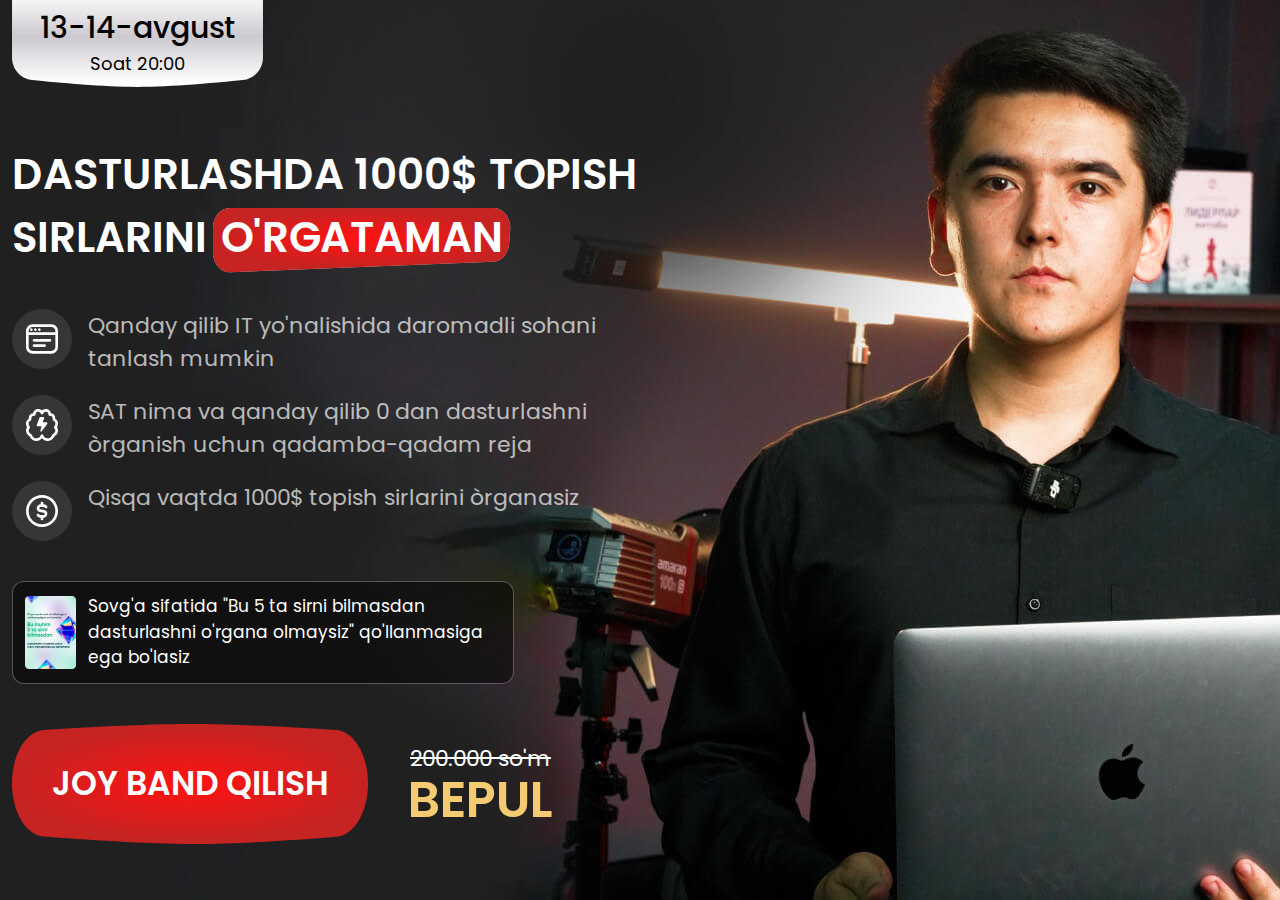
==== public/index.html @ cff25482 "commit" ====
<!doctype html>
<html lang="en">
<head>
   <meta charset="UTF-8">
   <meta name="viewport"
         content="width=device-width, user-scalable=no, initial-scale=1.0, maximum-scale=1.0, minimum-scale=1.0">
   <meta http-equiv="X-UA-Compatible" content="ie=edge">
   <title>Vebinar - Ma'rifat Jamal</title>
   <link rel="stylesheet" href="css/styles.css">
</head>
<body class="bg-black px-3 overflow-x-hidden">

<div class="container mx-auto">
   <div class="flex flex-col min-h-screen lg:pr-[50%]">
      <!--   DATE   -->
      <div
         class="hidden lg:block w-max py-2.5 px-7 bg-[url('../img/bg_time.svg')] bg-cover bg-[center_bottom] bg-no-repeat text-center">
         <div class="text-3xl font-medium mb-1">13-14-avgust</div>
         <div class="text-[18px]">Soat 20:00</div>
      </div>

      <div
         class="block lg:hidden mx-auto py-2.5 px-9 bg-[url('../img/bg_time.svg')] bg-cover bg-[center_bottom] bg-no-repeat text-center">
         <div class="font-medium">BEPUL WEBINAR</div>
         <div class="text-[14px]">13-14-avgust 20:30'da</div>
      </div>

      <div class="flex flex-col grow gap-5 lg:gap-10 justify-center py-3 lg:py-5">
         <div class="pt-5 lg:pt-0 text-[24px] lg:text-[42px] text-white uppercase text-center lg:text-left font-semibold">
            Dasturlashda 1000$ topish sirlarini

            <span class="relative ml-1">
            <span class="relative z-[1]">o'rgataman</span>
            <span class="absolute top-0 left-[-8px] bottom-[-6px] right-[-8px]">
              <img class="w-full h-full" src="img/bg_word.svg" alt="">
            </span>
          </span>
         </div>

         <!--   MOBILE MENTOR   -->
         <div class="block lg:hidden relative">
            <img class="w-full mx-auto block" src="img/mentor@1x.jpg" srcset="img/mentor@1x.jpg 1x, img/mentor@2x.jpg 2x"
                 alt="Mentor image">

            <div
               class="flex items-center gap-3 p-3 bg-black bg-opacity-50 rounded-[8px] border border-white border-opacity-30">
               <img class="w-[51px] aspect-[0.708]" src="img/gift.png" alt="">

               <p class="text-[14px] lg:text-[17px] leading-[1.25] lg:leading-[1.5] text-white">
                  Sovg'a sifatida "Bu 5 ta sirni bilmasdan dasturlashni o'rgana olmaysiz" qo'llanmasiga ega bo'lasiz
               </p>
            </div>
         </div>

         <!--   BENEFITS LIST   -->
         <ul class="order-1 lg:order-none flex flex-col gap-5 m-0 px-0 list-none">
            <li class="flex items-start gap-3 lg:gap-4">
               <img class="w-[50px] lg:w-[60px] aspect-square" src="img/list_icon_1.svg" alt="">

               <p class="lg:text-[22px] leading-[1.35] lg:leading-[1.5] text-white text-opacity-70">
                  Qanday qilib IT yo'nalishida daromadli sohani tanlash mumkin
               </p>
            </li>

            <li class="flex items-start gap-3 lg:gap-4">
               <img class="w-[50px] lg:w-[60px] aspect-square" src="img/list_icon_2.svg" alt="">

               <p class="lg:text-[22px] leading-[1.35] lg:leading-[1.5] text-white text-opacity-70">SAT nima va
                  qanday qilib
                  0 dan dasturlashni òrganish uchun qadamba-qadam reja
               </p>
            </li>

            <li class="flex items-start gap-3 lg:gap-4">
               <img class="w-[50px] lg:w-[60px] aspect-square" src="img/list_icon_3.svg" alt="">

               <p class="lg:text-[22px] leading-[1.35] lg:leading-[1.5] text-white text-opacity-70">
                  Qisqa vaqtda 1000$ topish sirlarini òrganasiz
               </p>
            </li>
         </ul>

         <div
            class="hidden lg:flex items-center xl:w-4/5 gap-3 p-3 bg-black bg-opacity-50 rounded-[8px] lg:rounded-xl border border-white border-opacity-30">
            <img class="w-[51px] aspect-[0.708]" src="img/gift.png" alt="">

            <p class="text-[14px] lg:text-[17px] leading-[1.25] lg:leading-[1.5] text-white">
               Sovg'a sifatida "Bu 5 ta sirni bilmasdan dasturlashni o'rgana olmaysiz" qo'llanmasiga ega bo'lasiz
            </p>
         </div>

         <div class="flex items-center justify-center lg:justify-start gap-10">
            <button
               data-main-button
               class="relative w-full max-w-[420px] lg:w-max h-[74px] lg:h-[120px] text-white font-semibold text-[24px] lg:text-[33px] px-10">
               <span class="relative z-[1]">JOY BAND QILISH</span>

               <img class="absolute top-0 left-0 w-full h-full" src="img/bg_btn.svg" alt="">
            </button>

            <div class="hidden lg:block text-center">
               <del class="block text-[22px] text-white">200.000 so'm</del>
               <strong class="block text-[50px] text-[#F5CB72] font-semibold leading-none">BEPUL</strong>
            </div>
         </div>
      </div>
   </div>
</div>

<div class="fixed inset-0 grid place-items-center p-3 overflow-auto z-20 bg-black bg-opacity-50 hidden"
     data-modal-backdrop data-modal-close>
   <form data-form class="w-full max-w-[520px] p-5 lg:p-10 bg-white rounded-[8px] lg:rounded-[12px] relative">
      <h2 class="mb-4 lg:mb-6 text-[28px] lg:text-[28px] font-semibold">Joy band qilish</h2>

      <div class="p-4 mb-2 lg:mb-4 text-red-800 rounded-lg bg-red-50 text-center hidden" data-form-alert>
      </div>

      <label class="block w-full mb-4 lg:mb-6">
         <span class="block mb-1.5 text-[#48635B]">Ism</span>
         <input class="w-full h-12 px-4 rounded-[8px] lg:rounded-[12px] bg-[#F3F7F8] border border-[#bed4da]" id="name"
                type="text" placeholder="Ismingizni kiriting" name="name">
      </label>

      <label class="block w-full mb-4 lg:mb-6">
         <span class="block mb-1.5 text-[#48635B]">Telefon raqami</span>
         <input class="w-full h-12 px-4 rounded-[8px] lg:rounded-[12px] bg-[#F3F7F8] border border-[#bed4da]" id="phone"
                type="tel" value="+998" name="phone">
      </label>

      <button
         data-main-button
         class="relative w-full h-[58px] lg:h-[78px] text-white font-semibold text-[18px] lg:text-[24px] px-10">
         <span class="relative z-[1]">YUBORISH</span>

         <img class="absolute top-0 left-0 w-full h-full" src="img/bg_btn.svg" alt="">
      </button>

      <img data-modal-close class="w-3 lg:w-4 aspect-square absolute top-6 right-6 cursor-pointer" src="img/x.svg"
           alt="close icon">
   </form>
</div>

<script src="js/script.js"></script>
<script src="js/mask.js"></script>

<!-- Meta Pixel Code -->
<script>
    !function (f, b, e, v, n, t, s) {
        if (f.fbq) return;
        n = f.fbq = function () {
            n.callMethod ?
                n.callMethod.apply(n, arguments) : n.queue.push(arguments)
        };
        if (!f._fbq) f._fbq = n;
        n.push = n;
        n.loaded = !0;
        n.version = '2.0';
        n.queue = [];
        t = b.createElement(e);
        t.async = !0;
        t.src = v;
        s = b.getElementsByTagName(e)[0];
        s.parentNode.insertBefore(t, s)
    }(window, document, 'script',
        'https://connect.facebook.net/en_US/fbevents.js');
    fbq('init', '1145099950119463');
    fbq('track', 'PageView');
</script>
<noscript><img height="1" width="1" style="display:none"
               src="https://www.facebook.com/tr?id=1145099950119463&ev=PageView&noscript=1"
/></noscript>
<!-- End Meta Pixel Code -->
</body>
</html>
---- public/css/styles.css ----
@import url('https://fonts.googleapis.com/css2?family=Poppins:wght@400;500;600&display=swap');

body {
  background-repeat: no-repeat;
  background-position: top center;
  background-size: cover;
  background-attachment: fixed;
  background-image: url("../img/bg_main@1x.jpg");
  font-family: "Poppins", sans-serif;
}

@media only screen and (-webkit-min-device-pixel-ratio: 2), only screen and (min-device-pixel-ratio: 2), only screen and (min-resolution: 192dpi), only screen and (min-resolution: 2dppx) {
  body {
    background-image: url("../img/bg_main@2x.jpg");
  }
}

@media only screen and (max-width: 1024px) {
  body {
    background-image: none;
  }
}

/*
! tailwindcss v3.4.5 | MIT License | https://tailwindcss.com
*/

/*
1. Prevent padding and border from affecting element width. (https://github.com/mozdevs/cssremedy/issues/4)
2. Allow adding a border to an element by just adding a border-width. (https://github.com/tailwindcss/tailwindcss/pull/116)
*/

*,
::before,
::after {
  box-sizing: border-box;
  /* 1 */
  border-width: 0;
  /* 2 */
  border-style: solid;
  /* 2 */
  border-color: #e5e7eb;
  /* 2 */
}

::before,
::after {
  --tw-content: '';
}

/*
1. Use a consistent sensible line-height in all browsers.
2. Prevent adjustments of font size after orientation changes in iOS.
3. Use a more readable tab size.
4. Use the user's configured `sans` font-family by default.
5. Use the user's configured `sans` font-feature-settings by default.
6. Use the user's configured `sans` font-variation-settings by default.
7. Disable tap highlights on iOS
*/

html,
:host {
  line-height: 1.5;
  /* 1 */
  -webkit-text-size-adjust: 100%;
  /* 2 */
  -moz-tab-size: 4;
  /* 3 */
  -o-tab-size: 4;
     tab-size: 4;
  /* 3 */
  font-family: ui-sans-serif, system-ui, sans-serif, "Apple Color Emoji", "Segoe UI Emoji", "Segoe UI Symbol", "Noto Color Emoji";
  /* 4 */
  font-feature-settings: normal;
  /* 5 */
  font-variation-settings: normal;
  /* 6 */
  -webkit-tap-highlight-color: transparent;
  /* 7 */
}

/*
1. Remove the margin in all browsers.
2. Inherit line-height from `html` so users can set them as a class directly on the `html` element.
*/

body {
  margin: 0;
  /* 1 */
  line-height: inherit;
  /* 2 */
}

/*
1. Add the correct height in Firefox.
2. Correct the inheritance of border color in Firefox. (https://bugzilla.mozilla.org/show_bug.cgi?id=190655)
3. Ensure horizontal rules are visible by default.
*/

hr {
  height: 0;
  /* 1 */
  color: inherit;
  /* 2 */
  border-top-width: 1px;
  /* 3 */
}

/*
Add the correct text decoration in Chrome, Edge, and Safari.
*/

abbr:where([title]) {
  -webkit-text-decoration: underline dotted;
          text-decoration: underline dotted;
}

/*
Remove the default font size and weight for headings.
*/

h1,
h2,
h3,
h4,
h5,
h6 {
  font-size: inherit;
  font-weight: inherit;
}

/*
Reset links to optimize for opt-in styling instead of opt-out.
*/

a {
  color: inherit;
  text-decoration: inherit;
}

/*
Add the correct font weight in Edge and Safari.
*/

b,
strong {
  font-weight: bolder;
}

/*
1. Use the user's configured `mono` font-family by default.
2. Use the user's configured `mono` font-feature-settings by default.
3. Use the user's configured `mono` font-variation-settings by default.
4. Correct the odd `em` font sizing in all browsers.
*/

code,
kbd,
samp,
pre {
  font-family: ui-monospace, SFMono-Regular, Menlo, Monaco, Consolas, "Liberation Mono", "Courier New", monospace;
  /* 1 */
  font-feature-settings: normal;
  /* 2 */
  font-variation-settings: normal;
  /* 3 */
  font-size: 1em;
  /* 4 */
}

/*
Add the correct font size in all browsers.
*/

small {
  font-size: 80%;
}

/*
Prevent `sub` and `sup` elements from affecting the line height in all browsers.
*/

sub,
sup {
  font-size: 75%;
  line-height: 0;
  position: relative;
  vertical-align: baseline;
}

sub {
  bottom: -0.25em;
}

sup {
  top: -0.5em;
}

/*
1. Remove text indentation from table contents in Chrome and Safari. (https://bugs.chromium.org/p/chromium/issues/detail?id=999088, https://bugs.webkit.org/show_bug.cgi?id=201297)
2. Correct table border color inheritance in all Chrome and Safari. (https://bugs.chromium.org/p/chromium/issues/detail?id=935729, https://bugs.webkit.org/show_bug.cgi?id=195016)
3. Remove gaps between table borders by default.
*/

table {
  text-indent: 0;
  /* 1 */
  border-color: inherit;
  /* 2 */
  border-collapse: collapse;
  /* 3 */
}

/*
1. Change the font styles in all browsers.
2. Remove the margin in Firefox and Safari.
3. Remove default padding in all browsers.
*/

button,
input,
optgroup,
select,
textarea {
  font-family: inherit;
  /* 1 */
  font-feature-settings: inherit;
  /* 1 */
  font-variation-settings: inherit;
  /* 1 */
  font-size: 100%;
  /* 1 */
  font-weight: inherit;
  /* 1 */
  line-height: inherit;
  /* 1 */
  letter-spacing: inherit;
  /* 1 */
  color: inherit;
  /* 1 */
  margin: 0;
  /* 2 */
  padding: 0;
  /* 3 */
}

/*
Remove the inheritance of text transform in Edge and Firefox.
*/

button,
select {
  text-transform: none;
}

/*
1. Correct the inability to style clickable types in iOS and Safari.
2. Remove default button styles.
*/

button,
input:where([type='button']),
input:where([type='reset']),
input:where([type='submit']) {
  -webkit-appearance: button;
  /* 1 */
  background-color: transparent;
  /* 2 */
  background-image: none;
  /* 2 */
}

/*
Use the modern Firefox focus style for all focusable elements.
*/

:-moz-focusring {
  outline: auto;
}

/*
Remove the additional `:invalid` styles in Firefox. (https://github.com/mozilla/gecko-dev/blob/2f9eacd9d3d995c937b4251a5557d95d494c9be1/layout/style/res/forms.css#L728-L737)
*/

:-moz-ui-invalid {
  box-shadow: none;
}

/*
Add the correct vertical alignment in Chrome and Firefox.
*/

progress {
  vertical-align: baseline;
}

/*
Correct the cursor style of increment and decrement buttons in Safari.
*/

::-webkit-inner-spin-button,
::-webkit-outer-spin-button {
  height: auto;
}

/*
1. Correct the odd appearance in Chrome and Safari.
2. Correct the outline style in Safari.
*/

[type='search'] {
  -webkit-appearance: textfield;
  /* 1 */
  outline-offset: -2px;
  /* 2 */
}

/*
Remove the inner padding in Chrome and Safari on macOS.
*/

::-webkit-search-decoration {
  -webkit-appearance: none;
}

/*
1. Correct the inability to style clickable types in iOS and Safari.
2. Change font properties to `inherit` in Safari.
*/

::-webkit-file-upload-button {
  -webkit-appearance: button;
  /* 1 */
  font: inherit;
  /* 2 */
}

/*
Add the correct display in Chrome and Safari.
*/

summary {
  display: list-item;
}

/*
Removes the default spacing and border for appropriate elements.
*/

blockquote,
dl,
dd,
h1,
h2,
h3,
h4,
h5,
h6,
hr,
figure,
p,
pre {
  margin: 0;
}

fieldset {
  margin: 0;
  padding: 0;
}

legend {
  padding: 0;
}

ol,
ul,
menu {
  list-style: none;
  margin: 0;
  padding: 0;
}

/*
Reset default styling for dialogs.
*/

dialog {
  padding: 0;
}

/*
Prevent resizing textareas horizontally by default.
*/

textarea {
  resize: vertical;
}

/*
1. Reset the default placeholder opacity in Firefox. (https://github.com/tailwindlabs/tailwindcss/issues/3300)
2. Set the default placeholder color to the user's configured gray 400 color.
*/

input::-moz-placeholder, textarea::-moz-placeholder {
  opacity: 1;
  /* 1 */
  color: #9ca3af;
  /* 2 */
}

input::placeholder,
textarea::placeholder {
  opacity: 1;
  /* 1 */
  color: #9ca3af;
  /* 2 */
}

/*
Set the default cursor for buttons.
*/

button,
[role="button"] {
  cursor: pointer;
}

/*
Make sure disabled buttons don't get the pointer cursor.
*/

:disabled {
  cursor: default;
}

/*
1. Make replaced elements `display: block` by default. (https://github.com/mozdevs/cssremedy/issues/14)
2. Add `vertical-align: middle` to align replaced elements more sensibly by default. (https://github.com/jensimmons/cssremedy/issues/14#issuecomment-634934210)
   This can trigger a poorly considered lint error in some tools but is included by design.
*/

img,
svg,
video,
canvas,
audio,
iframe,
embed,
object {
  display: block;
  /* 1 */
  vertical-align: middle;
  /* 2 */
}

/*
Constrain images and videos to the parent width and preserve their intrinsic aspect ratio. (https://github.com/mozdevs/cssremedy/issues/14)
*/

img,
video {
  max-width: 100%;
  height: auto;
}

/* Make elements with the HTML hidden attribute stay hidden by default */

[hidden] {
  display: none;
}

*, ::before, ::after{
  --tw-border-spacing-x: 0;
  --tw-border-spacing-y: 0;
  --tw-translate-x: 0;
  --tw-translate-y: 0;
  --tw-rotate: 0;
  --tw-skew-x: 0;
  --tw-skew-y: 0;
  --tw-scale-x: 1;
  --tw-scale-y: 1;
  --tw-pan-x:  ;
  --tw-pan-y:  ;
  --tw-pinch-zoom:  ;
  --tw-scroll-snap-strictness: proximity;
  --tw-gradient-from-position:  ;
  --tw-gradient-via-position:  ;
  --tw-gradient-to-position:  ;
  --tw-ordinal:  ;
  --tw-slashed-zero:  ;
  --tw-numeric-figure:  ;
  --tw-numeric-spacing:  ;
  --tw-numeric-fraction:  ;
  --tw-ring-inset:  ;
  --tw-ring-offset-width: 0px;
  --tw-ring-offset-color: #fff;
  --tw-ring-color: rgb(59 130 246 / 0.5);
  --tw-ring-offset-shadow: 0 0 #0000;
  --tw-ring-shadow: 0 0 #0000;
  --tw-shadow: 0 0 #0000;
  --tw-shadow-colored: 0 0 #0000;
  --tw-blur:  ;
  --tw-brightness:  ;
  --tw-contrast:  ;
  --tw-grayscale:  ;
  --tw-hue-rotate:  ;
  --tw-invert:  ;
  --tw-saturate:  ;
  --tw-sepia:  ;
  --tw-drop-shadow:  ;
  --tw-backdrop-blur:  ;
  --tw-backdrop-brightness:  ;
  --tw-backdrop-contrast:  ;
  --tw-backdrop-grayscale:  ;
  --tw-backdrop-hue-rotate:  ;
  --tw-backdrop-invert:  ;
  --tw-backdrop-opacity:  ;
  --tw-backdrop-saturate:  ;
  --tw-backdrop-sepia:  ;
  --tw-contain-size:  ;
  --tw-contain-layout:  ;
  --tw-contain-paint:  ;
  --tw-contain-style:  ;
}

::backdrop{
  --tw-border-spacing-x: 0;
  --tw-border-spacing-y: 0;
  --tw-translate-x: 0;
  --tw-translate-y: 0;
  --tw-rotate: 0;
  --tw-skew-x: 0;
  --tw-skew-y: 0;
  --tw-scale-x: 1;
  --tw-scale-y: 1;
  --tw-pan-x:  ;
  --tw-pan-y:  ;
  --tw-pinch-zoom:  ;
  --tw-scroll-snap-strictness: proximity;
  --tw-gradient-from-position:  ;
  --tw-gradient-via-position:  ;
  --tw-gradient-to-position:  ;
  --tw-ordinal:  ;
  --tw-slashed-zero:  ;
  --tw-numeric-figure:  ;
  --tw-numeric-spacing:  ;
  --tw-numeric-fraction:  ;
  --tw-ring-inset:  ;
  --tw-ring-offset-width: 0px;
  --tw-ring-offset-color: #fff;
  --tw-ring-color: rgb(59 130 246 / 0.5);
  --tw-ring-offset-shadow: 0 0 #0000;
  --tw-ring-shadow: 0 0 #0000;
  --tw-shadow: 0 0 #0000;
  --tw-shadow-colored: 0 0 #0000;
  --tw-blur:  ;
  --tw-brightness:  ;
  --tw-contrast:  ;
  --tw-grayscale:  ;
  --tw-hue-rotate:  ;
  --tw-invert:  ;
  --tw-saturate:  ;
  --tw-sepia:  ;
  --tw-drop-shadow:  ;
  --tw-backdrop-blur:  ;
  --tw-backdrop-brightness:  ;
  --tw-backdrop-contrast:  ;
  --tw-backdrop-grayscale:  ;
  --tw-backdrop-hue-rotate:  ;
  --tw-backdrop-invert:  ;
  --tw-backdrop-opacity:  ;
  --tw-backdrop-saturate:  ;
  --tw-backdrop-sepia:  ;
  --tw-contain-size:  ;
  --tw-contain-layout:  ;
  --tw-contain-paint:  ;
  --tw-contain-style:  ;
}

.container{
  width: 100%;
}

@media (min-width: 640px){
  .container{
    max-width: 640px;
  }
}

@media (min-width: 768px){
  .container{
    max-width: 768px;
  }
}

@media (min-width: 1024px){
  .container{
    max-width: 1024px;
  }
}

@media (min-width: 1280px){
  .container{
    max-width: 1280px;
  }
}

@media (min-width: 1536px){
  .container{
    max-width: 1536px;
  }
}

.fixed{
  position: fixed;
}

.absolute{
  position: absolute;
}

.relative{
  position: relative;
}

.inset-0{
  inset: 0px;
}

.-left-\[50\%\]{
  left: -50%;
}

.-right-7{
  right: -1.75rem;
}

.-top-3\.5{
  top: -0.875rem;
}

.bottom-0{
  bottom: 0px;
}

.bottom-\[-6px\]{
  bottom: -6px;
}

.left-0{
  left: 0px;
}

.left-\[-8px\]{
  left: -8px;
}

.right-6{
  right: 1.5rem;
}

.right-\[-8px\]{
  right: -8px;
}

.right-\[5\%\]{
  right: 5%;
}

.top-0{
  top: 0px;
}

.top-6{
  top: 1.5rem;
}

.top-\[50\%\]{
  top: 50%;
}

.z-20{
  z-index: 20;
}

.z-\[1\]{
  z-index: 1;
}

.order-1{
  order: 1;
}

.m-0{
  margin: 0px;
}

.mx-auto{
  margin-left: auto;
  margin-right: auto;
}

.mb-1{
  margin-bottom: 0.25rem;
}

.mb-1\.5{
  margin-bottom: 0.375rem;
}

.mb-2{
  margin-bottom: 0.5rem;
}

.mb-4{
  margin-bottom: 1rem;
}

.ml-1{
  margin-left: 0.25rem;
}

.mt-\[-100px\]{
  margin-top: -100px;
}

.\!block{
  display: block !important;
}

.block{
  display: block;
}

.flex{
  display: flex;
}

.inline-flex{
  display: inline-flex;
}

.grid{
  display: grid;
}

.hidden{
  display: none;
}

.aspect-\[0\.708\]{
  aspect-ratio: 0.708;
}

.aspect-square{
  aspect-ratio: 1 / 1;
}

.h-12{
  height: 3rem;
}

.h-16{
  height: 4rem;
}

.h-\[58px\]{
  height: 58px;
}

.h-\[74px\]{
  height: 74px;
}

.h-full{
  height: 100%;
}

.min-h-screen{
  min-height: 100vh;
}

.w-12{
  width: 3rem;
}

.w-3{
  width: 0.75rem;
}

.w-\[150px\]{
  width: 150px;
}

.w-\[50px\]{
  width: 50px;
}

.w-\[51px\]{
  width: 51px;
}

.w-full{
  width: 100%;
}

.w-max{
  width: -moz-max-content;
  width: max-content;
}

.max-w-\[420px\]{
  max-width: 420px;
}

.max-w-\[520px\]{
  max-width: 520px;
}

.grow{
  flex-grow: 1;
}

.-rotate-\[3\.65deg\]{
  --tw-rotate: -3.65deg;
  transform: translate(var(--tw-translate-x), var(--tw-translate-y)) rotate(var(--tw-rotate)) skewX(var(--tw-skew-x)) skewY(var(--tw-skew-y)) scaleX(var(--tw-scale-x)) scaleY(var(--tw-scale-y));
}

.cursor-pointer{
  cursor: pointer;
}

.list-none{
  list-style-type: none;
}

.flex-col{
  flex-direction: column;
}

.place-items-center{
  place-items: center;
}

.items-start{
  align-items: flex-start;
}

.items-center{
  align-items: center;
}

.justify-center{
  justify-content: center;
}

.gap-10{
  gap: 2.5rem;
}

.gap-3{
  gap: 0.75rem;
}

.gap-5{
  gap: 1.25rem;
}

.overflow-auto{
  overflow: auto;
}

.overflow-x-hidden{
  overflow-x: hidden;
}

.rounded-2xl{
  border-radius: 1rem;
}

.rounded-\[8px\]{
  border-radius: 8px;
}

.rounded-full{
  border-radius: 9999px;
}

.rounded-lg{
  border-radius: 0.5rem;
}

.border{
  border-width: 1px;
}

.border-\[\#bed4da\]{
  --tw-border-opacity: 1;
  border-color: rgb(190 212 218 / var(--tw-border-opacity));
}

.border-white{
  --tw-border-opacity: 1;
  border-color: rgb(255 255 255 / var(--tw-border-opacity));
}

.border-opacity-30{
  --tw-border-opacity: 0.3;
}

.bg-\[\#F3F7F8\]{
  --tw-bg-opacity: 1;
  background-color: rgb(243 247 248 / var(--tw-bg-opacity));
}

.bg-black{
  --tw-bg-opacity: 1;
  background-color: rgb(0 0 0 / var(--tw-bg-opacity));
}

.bg-red-50{
  --tw-bg-opacity: 1;
  background-color: rgb(254 242 242 / var(--tw-bg-opacity));
}

.bg-white{
  --tw-bg-opacity: 1;
  background-color: rgb(255 255 255 / var(--tw-bg-opacity));
}

.bg-opacity-50{
  --tw-bg-opacity: 0.5;
}

.bg-opacity-60{
  --tw-bg-opacity: 0.6;
}

.bg-\[url\(\'\.\.\/img\/bg_time\.svg\'\)\]{
  background-image: url('../img/bg_time.svg');
}

.bg-cover{
  background-size: cover;
}

.bg-\[center_bottom\]{
  background-position: center bottom;
}

.bg-no-repeat{
  background-repeat: no-repeat;
}

.p-3{
  padding: 0.75rem;
}

.p-4{
  padding: 1rem;
}

.p-5{
  padding: 1.25rem;
}

.px-0{
  padding-left: 0px;
  padding-right: 0px;
}

.px-10{
  padding-left: 2.5rem;
  padding-right: 2.5rem;
}

.px-3{
  padding-left: 0.75rem;
  padding-right: 0.75rem;
}

.px-4{
  padding-left: 1rem;
  padding-right: 1rem;
}

.px-5{
  padding-left: 1.25rem;
  padding-right: 1.25rem;
}

.px-7{
  padding-left: 1.75rem;
  padding-right: 1.75rem;
}

.px-9{
  padding-left: 2.25rem;
  padding-right: 2.25rem;
}

.py-2{
  padding-top: 0.5rem;
  padding-bottom: 0.5rem;
}

.py-2\.5{
  padding-top: 0.625rem;
  padding-bottom: 0.625rem;
}

.py-3{
  padding-top: 0.75rem;
  padding-bottom: 0.75rem;
}

.py-4{
  padding-top: 1rem;
  padding-bottom: 1rem;
}

.pt-3{
  padding-top: 0.75rem;
}

.pt-5{
  padding-top: 1.25rem;
}

.text-center{
  text-align: center;
}

.text-3xl{
  font-size: 1.875rem;
  line-height: 2.25rem;
}

.text-4xl{
  font-size: 2.25rem;
  line-height: 2.5rem;
}

.text-\[12px\]{
  font-size: 12px;
}

.text-\[14px\]{
  font-size: 14px;
}

.text-\[18px\]{
  font-size: 18px;
}

.text-\[20px\]{
  font-size: 20px;
}

.text-\[22px\]{
  font-size: 22px;
}

.text-\[24px\]{
  font-size: 24px;
}

.text-\[28px\]{
  font-size: 28px;
}

.text-\[50px\]{
  font-size: 50px;
}

.font-medium{
  font-weight: 500;
}

.font-semibold{
  font-weight: 600;
}

.uppercase{
  text-transform: uppercase;
}

.leading-\[1\.25\]{
  line-height: 1.25;
}

.leading-\[1\.35\]{
  line-height: 1.35;
}

.leading-none{
  line-height: 1;
}

.text-\[\#48635B\]{
  --tw-text-opacity: 1;
  color: rgb(72 99 91 / var(--tw-text-opacity));
}

.text-\[\#F5CB72\]{
  --tw-text-opacity: 1;
  color: rgb(245 203 114 / var(--tw-text-opacity));
}

.text-red-800{
  --tw-text-opacity: 1;
  color: rgb(153 27 27 / var(--tw-text-opacity));
}

.text-white{
  --tw-text-opacity: 1;
  color: rgb(255 255 255 / var(--tw-text-opacity));
}

.text-opacity-40{
  --tw-text-opacity: 0.4;
}

.text-opacity-70{
  --tw-text-opacity: 0.7;
}

.blur{
  --tw-blur: blur(8px);
  filter: var(--tw-blur) var(--tw-brightness) var(--tw-contrast) var(--tw-grayscale) var(--tw-hue-rotate) var(--tw-invert) var(--tw-saturate) var(--tw-sepia) var(--tw-drop-shadow);
}

.filter{
  filter: var(--tw-blur) var(--tw-brightness) var(--tw-contrast) var(--tw-grayscale) var(--tw-hue-rotate) var(--tw-invert) var(--tw-saturate) var(--tw-sepia) var(--tw-drop-shadow);
}

@media (min-width: 1024px){
  .lg\:-right-10{
    right: -2.5rem;
  }

  .lg\:-top-5{
    top: -1.25rem;
  }

  .lg\:order-none{
    order: 0;
  }

  .lg\:mb-4{
    margin-bottom: 1rem;
  }

  .lg\:mb-6{
    margin-bottom: 1.5rem;
  }

  .lg\:block{
    display: block;
  }

  .lg\:flex{
    display: flex;
  }

  .lg\:hidden{
    display: none;
  }

  .lg\:h-20{
    height: 5rem;
  }

  .lg\:h-\[120px\]{
    height: 120px;
  }

  .lg\:h-\[78px\]{
    height: 78px;
  }

  .lg\:w-1\/2{
    width: 50%;
  }

  .lg\:w-4{
    width: 1rem;
  }

  .lg\:w-\[60px\]{
    width: 60px;
  }

  .lg\:w-\[72px\]{
    width: 72px;
  }

  .lg\:w-auto{
    width: auto;
  }

  .lg\:w-max{
    width: -moz-max-content;
    width: max-content;
  }

  .lg\:justify-start{
    justify-content: flex-start;
  }

  .lg\:justify-center{
    justify-content: center;
  }

  .lg\:gap-10{
    gap: 2.5rem;
  }

  .lg\:gap-4{
    gap: 1rem;
  }

  .lg\:rounded-\[12px\]{
    border-radius: 12px;
  }

  .lg\:rounded-xl{
    border-radius: 0.75rem;
  }

  .lg\:p-10{
    padding: 2.5rem;
  }

  .lg\:py-5{
    padding-top: 1.25rem;
    padding-bottom: 1.25rem;
  }

  .lg\:pl-\[50\%\]{
    padding-left: 50%;
  }

  .lg\:pr-\[50\%\]{
    padding-right: 50%;
  }

  .lg\:pt-0{
    padding-top: 0px;
  }

  .lg\:pt-5{
    padding-top: 1.25rem;
  }

  .lg\:text-left{
    text-align: left;
  }

  .lg\:text-2xl{
    font-size: 1.5rem;
    line-height: 2rem;
  }

  .lg\:text-6xl{
    font-size: 3.75rem;
    line-height: 1;
  }

  .lg\:text-\[17px\]{
    font-size: 17px;
  }

  .lg\:text-\[22px\]{
    font-size: 22px;
  }

  .lg\:text-\[24px\]{
    font-size: 24px;
  }

  .lg\:text-\[28px\]{
    font-size: 28px;
  }

  .lg\:text-\[32px\]{
    font-size: 32px;
  }

  .lg\:text-\[33px\]{
    font-size: 33px;
  }

  .lg\:text-\[42px\]{
    font-size: 42px;
  }

  .lg\:leading-\[1\.5\]{
    line-height: 1.5;
  }
}

@media (min-width: 1280px){
  .xl\:w-4\/5{
    width: 80%;
  }
}
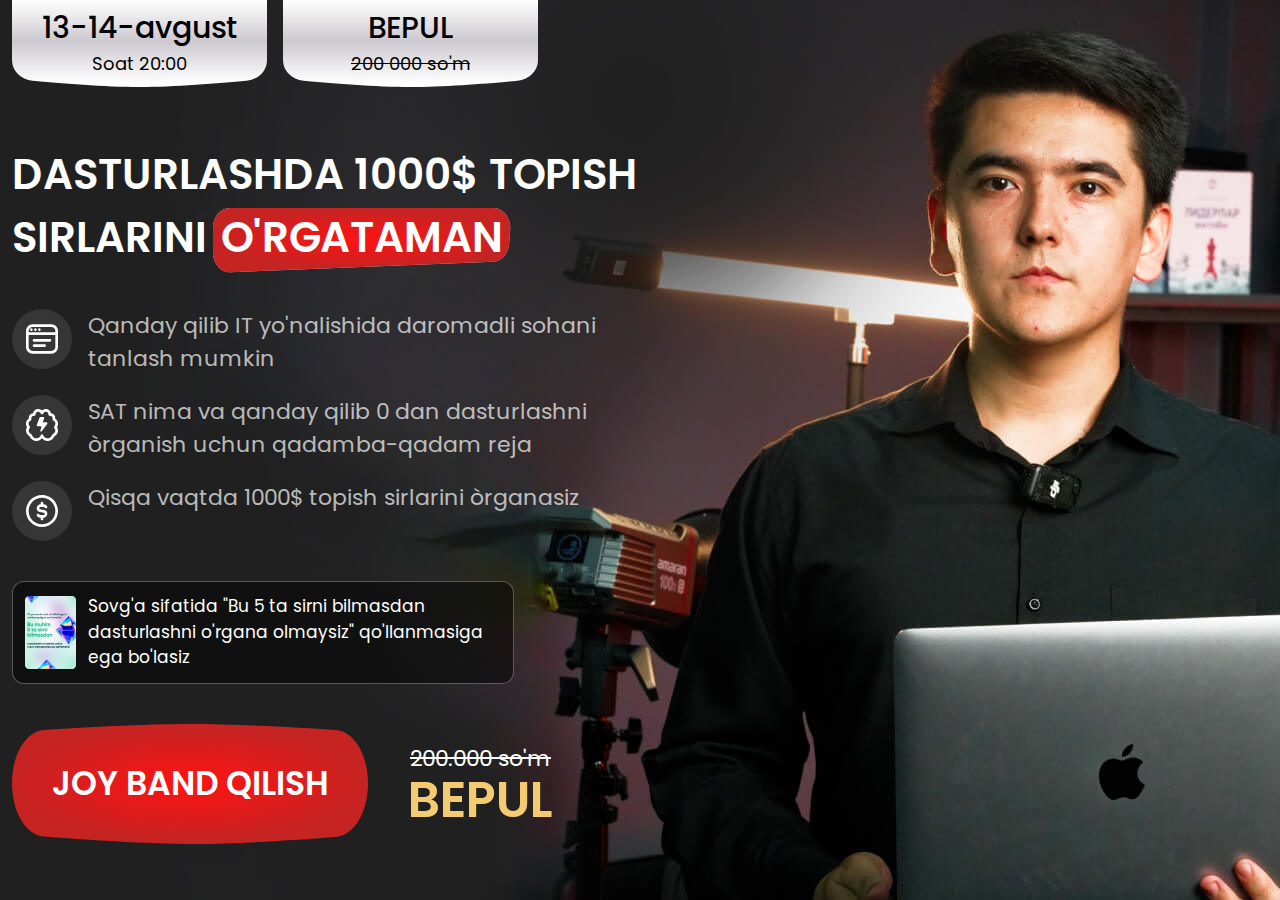
==== commit 0804e889: "initial commit" ====
--- a/public/index.html
+++ b/public/index.html
@@ -1,143 +1,155 @@
 <!doctype html>
 <html lang="en">
 <head>
-   <meta charset="UTF-8">
-   <meta name="viewport"
-         content="width=device-width, user-scalable=no, initial-scale=1.0, maximum-scale=1.0, minimum-scale=1.0">
-   <meta http-equiv="X-UA-Compatible" content="ie=edge">
-   <title>Vebinar - Ma'rifat Jamal</title>
-   <link rel="stylesheet" href="css/styles.css">
+  <meta charset="UTF-8">
+  <meta name="viewport"
+        content="width=device-width, user-scalable=no, initial-scale=1.0, maximum-scale=1.0, minimum-scale=1.0">
+  <meta http-equiv="X-UA-Compatible" content="ie=edge">
+  <title>Vebinar - Ma'rifat Jamal</title>
+  <link rel="stylesheet" href="css/styles.css">
 </head>
 <body class="bg-black px-3 overflow-x-hidden">
 
 <div class="container mx-auto">
-   <div class="flex flex-col min-h-screen lg:pr-[50%]">
-      <!--   DATE   -->
+  <div class="flex flex-col min-h-screen lg:pr-[50%]">
+    <!--   DATE   -->
+    <div class="flex gap-2 lg:gap-4 w-full">
       <div
-         class="hidden lg:block w-max py-2.5 px-7 bg-[url('../img/bg_time.svg')] bg-cover bg-[center_bottom] bg-no-repeat text-center">
-         <div class="text-3xl font-medium mb-1">13-14-avgust</div>
-         <div class="text-[18px]">Soat 20:00</div>
+        class="flex-grow lg:flex-grow-0 lg:w-[255px] py-2.5 px-7 text-center relative">
+        <div class="relative z-[1] lg:text-3xl font-medium lg:mb-1">13-14-avgust</div>
+        <div class="relative z-[1] text-[14px] lg:text-[18px]">Soat 20:00</div>
+
+        <span class="absolute top-0 left-0 right-0 bottom-0">
+          <img class="h-full w-full" src="img/bg_time.svg" alt="">
+        </span>
       </div>
 
       <div
-         class="block lg:hidden mx-auto py-2.5 px-9 bg-[url('../img/bg_time.svg')] bg-cover bg-[center_bottom] bg-no-repeat text-center">
-         <div class="font-medium">BEPUL WEBINAR</div>
-         <div class="text-[14px]">13-14-avgust 20:30'da</div>
+        class="relative flex-grow lg:flex-grow-0 lg:w-[255px] shrink-0 py-2.5 px-7 text-center">
+        <div class="relative z-[1] lg:text-3xl font-medium lg:mb-1">BEPUL</div>
+        <del class="relative z-[1] text-[14px] lg:text-[18px]">200 000 so'm</del>
+        <span class="absolute top-0 left-0 right-0 bottom-0">
+          <img class="h-full w-full" src="img/bg_time.svg" alt="">
+        </span>
       </div>
+    </div>
 
-      <div class="flex flex-col grow gap-5 lg:gap-10 justify-center py-3 lg:py-5">
-         <div class="pt-5 lg:pt-0 text-[24px] lg:text-[42px] text-white uppercase text-center lg:text-left font-semibold">
-            Dasturlashda 1000$ topish sirlarini
+    <div class="flex flex-col grow gap-5 lg:gap-10 justify-center py-3 lg:py-5">
+      <div class="pt-5 lg:pt-0 text-[24px] lg:text-[42px] text-white uppercase text-center lg:text-left font-semibold">
+        Dasturlashda 1000$ topish sirlarini
 
-            <span class="relative ml-1">
+        <span class="relative ml-1">
             <span class="relative z-[1]">o'rgataman</span>
             <span class="absolute top-0 left-[-8px] bottom-[-6px] right-[-8px]">
               <img class="w-full h-full" src="img/bg_word.svg" alt="">
             </span>
           </span>
-         </div>
+      </div>
 
-         <!--   MOBILE MENTOR   -->
-         <div class="block lg:hidden relative">
-            <img class="w-full mx-auto block" src="img/mentor@1x.jpg" srcset="img/mentor@1x.jpg 1x, img/mentor@2x.jpg 2x"
-                 alt="Mentor image">
+      <!--   MOBILE MENTOR   -->
+      <div class="block lg:hidden relative">
+        <img class="w-2/3 mx-auto block" src="img/mentor.png"
+             alt="Mentor image">
 
-            <div
-               class="flex items-center gap-3 p-3 bg-black bg-opacity-50 rounded-[8px] border border-white border-opacity-30">
-               <img class="w-[51px] aspect-[0.708]" src="img/gift.png" alt="">
+        <div
+          class="relative z-[1] mt-[-90px] flex items-center gap-3 p-3 bg-black bg-opacity-50 rounded-[8px] border border-white border-opacity-30">
+          <img class="w-[51px] aspect-[0.708]" src="img/gift.png" alt="">
 
-               <p class="text-[14px] lg:text-[17px] leading-[1.25] lg:leading-[1.5] text-white">
-                  Sovg'a sifatida "Bu 5 ta sirni bilmasdan dasturlashni o'rgana olmaysiz" qo'llanmasiga ega bo'lasiz
-               </p>
-            </div>
-         </div>
+          <p class="text-[14px] lg:text-[17px] leading-[1.25] lg:leading-[1.5] text-white">
+            Sovg'a sifatida "Bu 5 ta sirni bilmasdan dasturlashni o'rgana olmaysiz" qo'llanmasiga ega
+            bo'lasiz
+          </p>
+        </div>
+      </div>
 
-         <!--   BENEFITS LIST   -->
-         <ul class="order-1 lg:order-none flex flex-col gap-5 m-0 px-0 list-none">
-            <li class="flex items-start gap-3 lg:gap-4">
-               <img class="w-[50px] lg:w-[60px] aspect-square" src="img/list_icon_1.svg" alt="">
+      <!--   BENEFITS LIST   -->
+      <ul class="order-1 lg:order-none flex flex-col gap-5 m-0 px-0 list-none">
+        <li class="flex items-start gap-3 lg:gap-4">
+          <img class="w-[50px] lg:w-[60px] aspect-square" src="img/list_icon_1.svg" alt="">
 
-               <p class="lg:text-[22px] leading-[1.35] lg:leading-[1.5] text-white text-opacity-70">
-                  Qanday qilib IT yo'nalishida daromadli sohani tanlash mumkin
-               </p>
-            </li>
+          <p class="lg:text-[22px] leading-[1.35] lg:leading-[1.5] text-white text-opacity-70">
+            Qanday qilib IT yo'nalishida daromadli sohani tanlash mumkin
+          </p>
+        </li>
 
-            <li class="flex items-start gap-3 lg:gap-4">
-               <img class="w-[50px] lg:w-[60px] aspect-square" src="img/list_icon_2.svg" alt="">
+        <li class="flex items-start gap-3 lg:gap-4">
+          <img class="w-[50px] lg:w-[60px] aspect-square" src="img/list_icon_2.svg" alt="">
 
-               <p class="lg:text-[22px] leading-[1.35] lg:leading-[1.5] text-white text-opacity-70">SAT nima va
-                  qanday qilib
-                  0 dan dasturlashni òrganish uchun qadamba-qadam reja
-               </p>
-            </li>
+          <p class="lg:text-[22px] leading-[1.35] lg:leading-[1.5] text-white text-opacity-70">SAT nima va
+            qanday qilib
+            0 dan dasturlashni òrganish uchun qadamba-qadam reja
+          </p>
+        </li>
 
-            <li class="flex items-start gap-3 lg:gap-4">
-               <img class="w-[50px] lg:w-[60px] aspect-square" src="img/list_icon_3.svg" alt="">
+        <li class="flex items-start gap-3 lg:gap-4">
+          <img class="w-[50px] lg:w-[60px] aspect-square" src="img/list_icon_3.svg" alt="">
 
-               <p class="lg:text-[22px] leading-[1.35] lg:leading-[1.5] text-white text-opacity-70">
-                  Qisqa vaqtda 1000$ topish sirlarini òrganasiz
-               </p>
-            </li>
-         </ul>
+          <p class="lg:text-[22px] leading-[1.35] lg:leading-[1.5] text-white text-opacity-70">
+            Qisqa vaqtda 1000$ topish sirlarini òrganasiz
+          </p>
+        </li>
+      </ul>
 
-         <div
-            class="hidden lg:flex items-center xl:w-4/5 gap-3 p-3 bg-black bg-opacity-50 rounded-[8px] lg:rounded-xl border border-white border-opacity-30">
-            <img class="w-[51px] aspect-[0.708]" src="img/gift.png" alt="">
+      <div
+        class="hidden lg:flex items-center xl:w-4/5 gap-3 p-3 bg-black bg-opacity-50 rounded-[8px] lg:rounded-xl border border-white border-opacity-30">
+        <img class="w-[51px] aspect-[0.708]" src="img/gift.png" alt="">
 
-            <p class="text-[14px] lg:text-[17px] leading-[1.25] lg:leading-[1.5] text-white">
-               Sovg'a sifatida "Bu 5 ta sirni bilmasdan dasturlashni o'rgana olmaysiz" qo'llanmasiga ega bo'lasiz
-            </p>
-         </div>
+        <p class="text-[14px] lg:text-[17px] leading-[1.25] lg:leading-[1.5] text-white">
+          Sovg'a sifatida "Bu 5 ta sirni bilmasdan dasturlashni o'rgana olmaysiz" qo'llanmasiga ega bo'lasiz
+        </p>
+      </div>
 
-         <div class="flex items-center justify-center lg:justify-start gap-10">
-            <button
-               data-main-button
-               class="relative w-full max-w-[420px] lg:w-max h-[74px] lg:h-[120px] text-white font-semibold text-[24px] lg:text-[33px] px-10">
-               <span class="relative z-[1]">JOY BAND QILISH</span>
+      <div class="flex items-center justify-center lg:justify-start gap-10">
+        <button
+          data-main-button
+          class="relative w-full sm:max-w-[420px] lg:w-max h-[74px] lg:h-[120px] text-white font-semibold text-[24px] lg:text-[33px] px-10">
+          <span class="relative z-[1]">JOY BAND QILISH</span>
 
-               <img class="absolute top-0 left-0 w-full h-full" src="img/bg_btn.svg" alt="">
-            </button>
+          <img class="absolute top-0 left-0 w-full h-full" src="img/bg_btn.svg" alt="">
+        </button>
 
-            <div class="hidden lg:block text-center">
-               <del class="block text-[22px] text-white">200.000 so'm</del>
-               <strong class="block text-[50px] text-[#F5CB72] font-semibold leading-none">BEPUL</strong>
-            </div>
-         </div>
+        <div class="hidden lg:block text-center">
+          <del class="block text-[22px] text-white">200.000 so'm</del>
+          <strong class="block text-[50px] text-[#F5CB72] font-semibold leading-none">BEPUL</strong>
+        </div>
       </div>
-   </div>
+    </div>
+  </div>
 </div>
 
 <div class="fixed inset-0 grid place-items-center p-3 overflow-auto z-20 bg-black bg-opacity-50 hidden"
      data-modal-backdrop data-modal-close>
-   <form data-form class="w-full max-w-[520px] p-5 lg:p-10 bg-white rounded-[8px] lg:rounded-[12px] relative">
-      <h2 class="mb-4 lg:mb-6 text-[28px] lg:text-[28px] font-semibold">Joy band qilish</h2>
+  <form data-form class="w-full max-w-[520px] p-5 lg:p-10 bg-white rounded-[8px] lg:rounded-[12px] relative">
+    <h2 class="mb-4 lg:mb-6 text-[28px] lg:text-[28px] font-semibold">Joy band qilish</h2>
 
-      <div class="p-4 mb-2 lg:mb-4 text-red-800 rounded-lg bg-red-50 text-center hidden" data-form-alert>
-      </div>
+    <div class="p-4 mb-2 lg:mb-4 text-red-800 rounded-lg bg-red-50 text-center hidden" data-form-alert>
+    </div>
 
-      <label class="block w-full mb-4 lg:mb-6">
-         <span class="block mb-1.5 text-[#48635B]">Ism</span>
-         <input class="w-full h-12 px-4 rounded-[8px] lg:rounded-[12px] bg-[#F3F7F8] border border-[#bed4da]" id="name"
-                type="text" placeholder="Ismingizni kiriting" name="name">
-      </label>
+    <label class="block w-full mb-4 lg:mb-6">
+      <span class="block mb-1.5 text-[#48635B]">Ism</span>
+      <input class="w-full h-12 px-4 rounded-[8px] lg:rounded-[12px] bg-[#F3F7F8] border border-[#bed4da]"
+             id="name"
+             type="text" placeholder="Ismingizni kiriting" name="name">
+    </label>
 
-      <label class="block w-full mb-4 lg:mb-6">
-         <span class="block mb-1.5 text-[#48635B]">Telefon raqami</span>
-         <input class="w-full h-12 px-4 rounded-[8px] lg:rounded-[12px] bg-[#F3F7F8] border border-[#bed4da]" id="phone"
-                type="tel" value="+998" name="phone">
-      </label>
+    <label class="block w-full mb-4 lg:mb-6">
+      <span class="block mb-1.5 text-[#48635B]">Telefon raqami</span>
+      <input class="w-full h-12 px-4 rounded-[8px] lg:rounded-[12px] bg-[#F3F7F8] border border-[#bed4da]"
+             id="phone"
+             type="tel" value="+998" name="phone">
+    </label>
 
-      <button
-         data-main-button
-         class="relative w-full h-[58px] lg:h-[78px] text-white font-semibold text-[18px] lg:text-[24px] px-10">
-         <span class="relative z-[1]">YUBORISH</span>
+    <button
+      data-form-button
+      class="relative w-full h-[58px] lg:h-[78px] text-white font-semibold text-[18px] lg:text-[24px] px-10">
+      <span class="relative z-[1]">YUBORISH</span>
 
-         <img class="absolute top-0 left-0 w-full h-full" src="img/bg_btn.svg" alt="">
-      </button>
+      <img class="absolute top-0 left-0 w-full h-full" src="img/bg_btn.svg" alt="">
+    </button>
 
-      <img data-modal-close class="w-3 lg:w-4 aspect-square absolute top-6 right-6 cursor-pointer" src="img/x.svg"
-           alt="close icon">
-   </form>
+    <img data-modal-close class="w-3 lg:w-4 aspect-square absolute top-6 right-6 cursor-pointer" src="img/x.svg"
+         alt="close icon">
+  </form>
 </div>
 
 <script src="js/script.js"></script>
@@ -145,26 +157,26 @@
 
 <!-- Meta Pixel Code -->
 <script>
-    !function (f, b, e, v, n, t, s) {
-        if (f.fbq) return;
-        n = f.fbq = function () {
-            n.callMethod ?
-                n.callMethod.apply(n, arguments) : n.queue.push(arguments)
-        };
-        if (!f._fbq) f._fbq = n;
-        n.push = n;
-        n.loaded = !0;
-        n.version = '2.0';
-        n.queue = [];
-        t = b.createElement(e);
-        t.async = !0;
-        t.src = v;
-        s = b.getElementsByTagName(e)[0];
-        s.parentNode.insertBefore(t, s)
-    }(window, document, 'script',
-        'https://connect.facebook.net/en_US/fbevents.js');
-    fbq('init', '1145099950119463');
-    fbq('track', 'PageView');
+  !function (f, b, e, v, n, t, s) {
+    if (f.fbq) return;
+    n = f.fbq = function () {
+      n.callMethod ?
+        n.callMethod.apply(n, arguments) : n.queue.push(arguments)
+    };
+    if (!f._fbq) f._fbq = n;
+    n.push = n;
+    n.loaded = !0;
+    n.version = '2.0';
+    n.queue = [];
+    t = b.createElement(e);
+    t.async = !0;
+    t.src = v;
+    s = b.getElementsByTagName(e)[0];
+    s.parentNode.insertBefore(t, s)
+  }(window, document, 'script',
+    'https://connect.facebook.net/en_US/fbevents.js');
+  fbq('init', '1145099950119463');
+  fbq('track', 'PageView');
 </script>
 <noscript><img height="1" width="1" style="display:none"
                src="https://www.facebook.com/tr?id=1145099950119463&ev=PageView&noscript=1"
--- a/public/css/styles.css
+++ b/public/css/styles.css
@@ -17,7 +17,15 @@
 
 @media only screen and (max-width: 1024px) {
   body {
-    background-image: none;
+    background-image: url("../img/mobile_main_bg@1x.jpg");
+  }
+}
+
+@media only screen and (-webkit-min-device-pixel-ratio: 2), only screen and (min-device-pixel-ratio: 2), only screen and (min-resolution: 192dpi), only screen and (min-resolution: 2dppx) {
+  @media only screen and (max-width: 1024px) {
+    body {
+      background-image: url("../img/mobile_main_bg@2x.jpg");
+    }
   }
 }
 
@@ -627,56 +635,40 @@
   inset: 0px;
 }
 
-.-left-\[50\%\]{
-  left: -50%;
-}
-
-.-right-7{
-  right: -1.75rem;
-}
-
-.-top-3\.5{
-  top: -0.875rem;
+.bottom-\[-6px\]{
+  bottom: -6px;
+}
+
+.left-0{
+  left: 0px;
+}
+
+.left-\[-8px\]{
+  left: -8px;
+}
+
+.right-6{
+  right: 1.5rem;
+}
+
+.right-\[-8px\]{
+  right: -8px;
+}
+
+.top-0{
+  top: 0px;
+}
+
+.top-6{
+  top: 1.5rem;
 }
 
 .bottom-0{
   bottom: 0px;
 }
 
-.bottom-\[-6px\]{
-  bottom: -6px;
-}
-
-.left-0{
-  left: 0px;
-}
-
-.left-\[-8px\]{
-  left: -8px;
-}
-
-.right-6{
-  right: 1.5rem;
-}
-
-.right-\[-8px\]{
-  right: -8px;
-}
-
-.right-\[5\%\]{
-  right: 5%;
-}
-
-.top-0{
-  top: 0px;
-}
-
-.top-6{
-  top: 1.5rem;
-}
-
-.top-\[50\%\]{
-  top: 50%;
+.right-0{
+  right: 0px;
 }
 
 .z-20{
@@ -700,10 +692,6 @@
   margin-right: auto;
 }
 
-.mb-1{
-  margin-bottom: 0.25rem;
-}
-
 .mb-1\.5{
   margin-bottom: 0.375rem;
 }
@@ -720,8 +708,8 @@
   margin-left: 0.25rem;
 }
 
-.mt-\[-100px\]{
-  margin-top: -100px;
+.mt-\[-90px\]{
+  margin-top: -90px;
 }
 
 .\!block{
@@ -760,10 +748,6 @@
   height: 3rem;
 }
 
-.h-16{
-  height: 4rem;
-}
-
 .h-\[58px\]{
   height: 58px;
 }
@@ -780,16 +764,16 @@
   min-height: 100vh;
 }
 
-.w-12{
-  width: 3rem;
+.w-2\/3{
+  width: 66.666667%;
 }
 
 .w-3{
   width: 0.75rem;
 }
 
-.w-\[150px\]{
-  width: 150px;
+.w-3\/4{
+  width: 75%;
 }
 
 .w-\[50px\]{
@@ -804,28 +788,26 @@
   width: 100%;
 }
 
-.w-max{
-  width: -moz-max-content;
-  width: max-content;
-}
-
-.max-w-\[420px\]{
-  max-width: 420px;
+.max-w-\[216px\]{
+  max-width: 216px;
 }
 
 .max-w-\[520px\]{
   max-width: 520px;
 }
 
+.shrink-0{
+  flex-shrink: 0;
+}
+
+.flex-grow{
+  flex-grow: 1;
+}
+
 .grow{
   flex-grow: 1;
 }
 
-.-rotate-\[3\.65deg\]{
-  --tw-rotate: -3.65deg;
-  transform: translate(var(--tw-translate-x), var(--tw-translate-y)) rotate(var(--tw-rotate)) skewX(var(--tw-skew-x)) skewY(var(--tw-skew-y)) scaleX(var(--tw-scale-x)) scaleY(var(--tw-scale-y));
-}
-
 .cursor-pointer{
   cursor: pointer;
 }
@@ -858,6 +840,10 @@
   gap: 2.5rem;
 }
 
+.gap-2{
+  gap: 0.5rem;
+}
+
 .gap-3{
   gap: 0.75rem;
 }
@@ -874,16 +860,8 @@
   overflow-x: hidden;
 }
 
-.rounded-2xl{
-  border-radius: 1rem;
-}
-
 .rounded-\[8px\]{
   border-radius: 8px;
-}
-
-.rounded-full{
-  border-radius: 9999px;
 }
 
 .rounded-lg{
@@ -928,12 +906,13 @@
   background-color: rgb(255 255 255 / var(--tw-bg-opacity));
 }
 
+.bg-red-500{
+  --tw-bg-opacity: 1;
+  background-color: rgb(239 68 68 / var(--tw-bg-opacity));
+}
+
 .bg-opacity-50{
   --tw-bg-opacity: 0.5;
-}
-
-.bg-opacity-60{
-  --tw-bg-opacity: 0.6;
 }
 
 .bg-\[url\(\'\.\.\/img\/bg_time\.svg\'\)\]{
@@ -984,26 +963,11 @@
   padding-right: 1rem;
 }
 
-.px-5{
-  padding-left: 1.25rem;
-  padding-right: 1.25rem;
-}
-
 .px-7{
   padding-left: 1.75rem;
   padding-right: 1.75rem;
 }
 
-.px-9{
-  padding-left: 2.25rem;
-  padding-right: 2.25rem;
-}
-
-.py-2{
-  padding-top: 0.5rem;
-  padding-bottom: 0.5rem;
-}
-
 .py-2\.5{
   padding-top: 0.625rem;
   padding-bottom: 0.625rem;
@@ -1014,11 +978,6 @@
   padding-bottom: 0.75rem;
 }
 
-.py-4{
-  padding-top: 1rem;
-  padding-bottom: 1rem;
-}
-
 .pt-3{
   padding-top: 0.75rem;
 }
@@ -1031,30 +990,12 @@
   text-align: center;
 }
 
-.text-3xl{
-  font-size: 1.875rem;
-  line-height: 2.25rem;
-}
-
-.text-4xl{
-  font-size: 2.25rem;
-  line-height: 2.5rem;
-}
-
-.text-\[12px\]{
-  font-size: 12px;
-}
-
 .text-\[14px\]{
   font-size: 14px;
 }
 
 .text-\[18px\]{
   font-size: 18px;
-}
-
-.text-\[20px\]{
-  font-size: 20px;
 }
 
 .text-\[22px\]{
@@ -1117,10 +1058,6 @@
   color: rgb(255 255 255 / var(--tw-text-opacity));
 }
 
-.text-opacity-40{
-  --tw-text-opacity: 0.4;
-}
-
 .text-opacity-70{
   --tw-text-opacity: 0.7;
 }
@@ -1134,19 +1071,26 @@
   filter: var(--tw-blur) var(--tw-brightness) var(--tw-contrast) var(--tw-grayscale) var(--tw-hue-rotate) var(--tw-invert) var(--tw-saturate) var(--tw-sepia) var(--tw-drop-shadow);
 }
 
+@media (min-width: 640px){
+  .sm\:w-max{
+    width: -moz-max-content;
+    width: max-content;
+  }
+
+  .sm\:max-w-\[420px\]{
+    max-width: 420px;
+  }
+}
+
 @media (min-width: 1024px){
-  .lg\:-right-10{
-    right: -2.5rem;
-  }
-
-  .lg\:-top-5{
-    top: -1.25rem;
-  }
-
   .lg\:order-none{
     order: 0;
   }
 
+  .lg\:mb-1{
+    margin-bottom: 0.25rem;
+  }
+
   .lg\:mb-4{
     margin-bottom: 1rem;
   }
@@ -1167,10 +1111,6 @@
     display: none;
   }
 
-  .lg\:h-20{
-    height: 5rem;
-  }
-
   .lg\:h-\[120px\]{
     height: 120px;
   }
@@ -1179,24 +1119,16 @@
     height: 78px;
   }
 
-  .lg\:w-1\/2{
-    width: 50%;
-  }
-
   .lg\:w-4{
     width: 1rem;
   }
 
+  .lg\:w-\[255px\]{
+    width: 255px;
+  }
+
   .lg\:w-\[60px\]{
     width: 60px;
-  }
-
-  .lg\:w-\[72px\]{
-    width: 72px;
-  }
-
-  .lg\:w-auto{
-    width: auto;
   }
 
   .lg\:w-max{
@@ -1204,12 +1136,12 @@
     width: max-content;
   }
 
+  .lg\:flex-grow-0{
+    flex-grow: 0;
+  }
+
   .lg\:justify-start{
     justify-content: flex-start;
-  }
-
-  .lg\:justify-center{
-    justify-content: center;
   }
 
   .lg\:gap-10{
@@ -1237,10 +1169,6 @@
     padding-bottom: 1.25rem;
   }
 
-  .lg\:pl-\[50\%\]{
-    padding-left: 50%;
-  }
-
   .lg\:pr-\[50\%\]{
     padding-right: 50%;
   }
@@ -1257,20 +1185,19 @@
     text-align: left;
   }
 
-  .lg\:text-2xl{
-    font-size: 1.5rem;
-    line-height: 2rem;
-  }
-
-  .lg\:text-6xl{
-    font-size: 3.75rem;
-    line-height: 1;
+  .lg\:text-3xl{
+    font-size: 1.875rem;
+    line-height: 2.25rem;
   }
 
   .lg\:text-\[17px\]{
     font-size: 17px;
   }
 
+  .lg\:text-\[18px\]{
+    font-size: 18px;
+  }
+
   .lg\:text-\[22px\]{
     font-size: 22px;
   }
@@ -1281,10 +1208,6 @@
 
   .lg\:text-\[28px\]{
     font-size: 28px;
-  }
-
-  .lg\:text-\[32px\]{
-    font-size: 32px;
   }
 
   .lg\:text-\[33px\]{
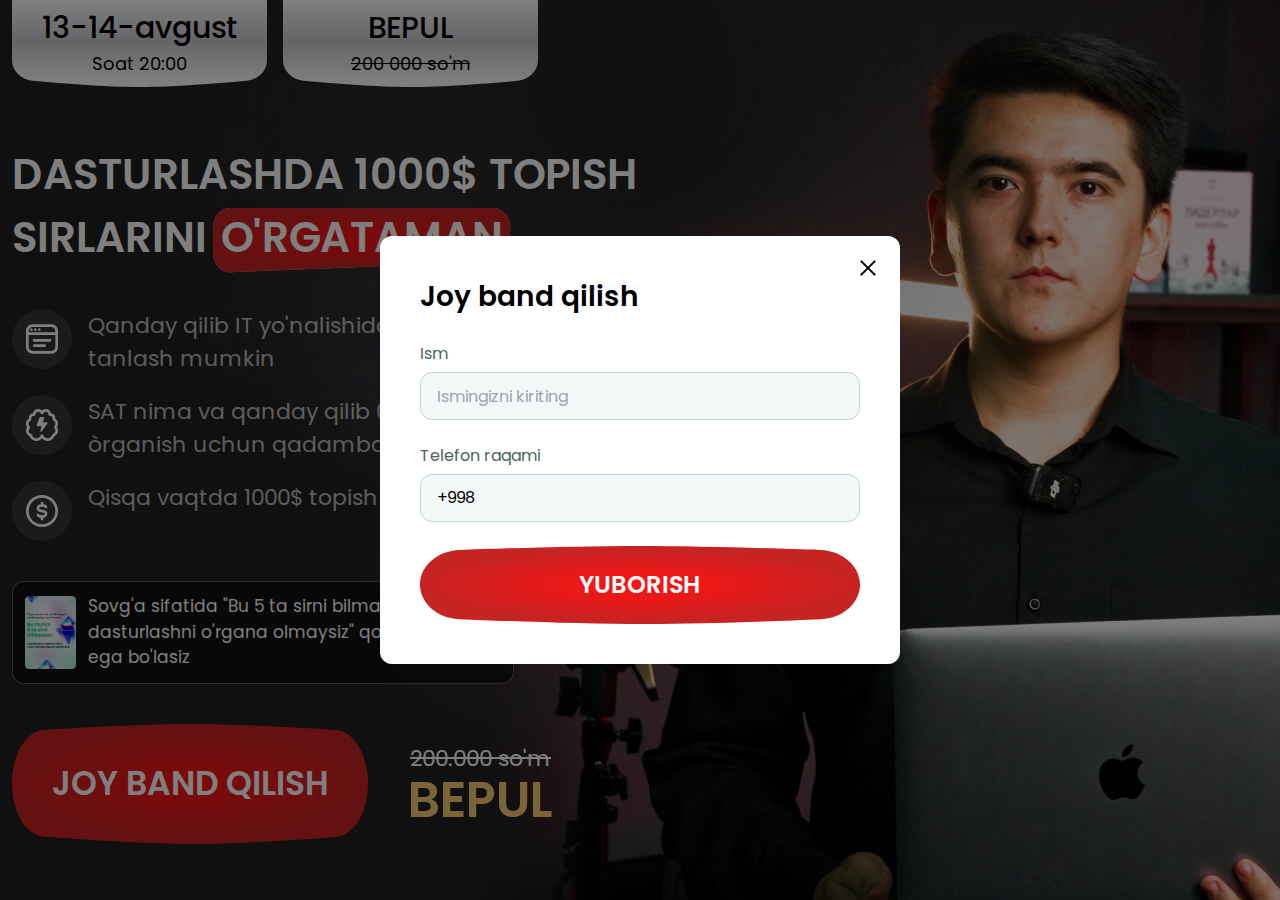
==== commit 76e7368c: "initial commit" ====
--- a/public/index.html
+++ b/public/index.html
@@ -117,7 +117,7 @@
   </div>
 </div>
 
-<div class="fixed inset-0 grid place-items-center p-3 overflow-auto z-20 bg-black bg-opacity-50 hidden"
+<div class="fixed inset-0 grid place-items-center p-3 overflow-auto z-20 bg-black bg-opacity-50"
      data-modal-backdrop data-modal-close>
   <form data-form class="w-full max-w-[520px] p-5 lg:p-10 bg-white rounded-[8px] lg:rounded-[12px] relative">
     <h2 class="mb-4 lg:mb-6 text-[28px] lg:text-[28px] font-semibold">Joy band qilish</h2>
@@ -127,16 +127,24 @@
 
     <label class="block w-full mb-4 lg:mb-6">
       <span class="block mb-1.5 text-[#48635B]">Ism</span>
-      <input class="w-full h-12 px-4 rounded-[8px] lg:rounded-[12px] bg-[#F3F7F8] border border-[#bed4da]"
-             id="name"
-             type="text" placeholder="Ismingizni kiriting" name="name">
+      <input
+        class="w-full h-12 px-4 rounded-[8px] lg:rounded-[12px] bg-[#F3F7F8] border border-[#bed4da] focus:outline-0"
+        id="name"
+        type="text" placeholder="Ismingizni kiriting" name="name">
     </label>
 
-    <label class="block w-full mb-4 lg:mb-6">
+    <label class="block w-full mb-4 lg:mb-6" for="phone">
       <span class="block mb-1.5 text-[#48635B]">Telefon raqami</span>
-      <input class="w-full h-12 px-4 rounded-[8px] lg:rounded-[12px] bg-[#F3F7F8] border border-[#bed4da]"
-             id="phone"
-             type="tel" value="+998" name="phone">
+
+      <span class="flex h-12 rounded-[8px] lg:rounded-[12px] border border-[#bed4da] bg-[#F3F7F8] overflow-hidden">
+        <input class="bg-transparent border-none focus:outline-0 pl-4 w-[6ch]" type="text" readonly value="+998">
+        <input class="grow bg-transparent border-none focus:outline-0"
+               id="phone"
+               type="text"
+               name="phone"
+               maxlength="12"
+        >
+      </span>
     </label>
 
     <button
@@ -153,7 +161,7 @@
 </div>
 
 <script src="js/script.js"></script>
-<script src="js/mask.js"></script>
+<script src="js/phone.js"></script>
 
 <!-- Meta Pixel Code -->
 <script>
--- a/public/css/styles.css
+++ b/public/css/styles.css
@@ -788,6 +788,15 @@
   width: 100%;
 }
 
+.w-max{
+  width: -moz-max-content;
+  width: max-content;
+}
+
+.w-\[6ch\]{
+  width: 6ch;
+}
+
 .max-w-\[216px\]{
   max-width: 216px;
 }
@@ -856,6 +865,10 @@
   overflow: auto;
 }
 
+.overflow-hidden{
+  overflow: hidden;
+}
+
 .overflow-x-hidden{
   overflow-x: hidden;
 }
@@ -870,6 +883,10 @@
 
 .border{
   border-width: 1px;
+}
+
+.border-none{
+  border-style: none;
 }
 
 .border-\[\#bed4da\]{
@@ -911,6 +928,10 @@
   background-color: rgb(239 68 68 / var(--tw-bg-opacity));
 }
 
+.bg-transparent{
+  background-color: transparent;
+}
+
 .bg-opacity-50{
   --tw-bg-opacity: 0.5;
 }
@@ -986,6 +1007,10 @@
   padding-top: 1.25rem;
 }
 
+.pl-4{
+  padding-left: 1rem;
+}
+
 .text-center{
   text-align: center;
 }
@@ -1069,6 +1094,10 @@
 
 .filter{
   filter: var(--tw-blur) var(--tw-brightness) var(--tw-contrast) var(--tw-grayscale) var(--tw-hue-rotate) var(--tw-invert) var(--tw-saturate) var(--tw-sepia) var(--tw-drop-shadow);
+}
+
+.focus\:outline-0:focus{
+  outline-width: 0px;
 }
 
 @media (min-width: 640px){
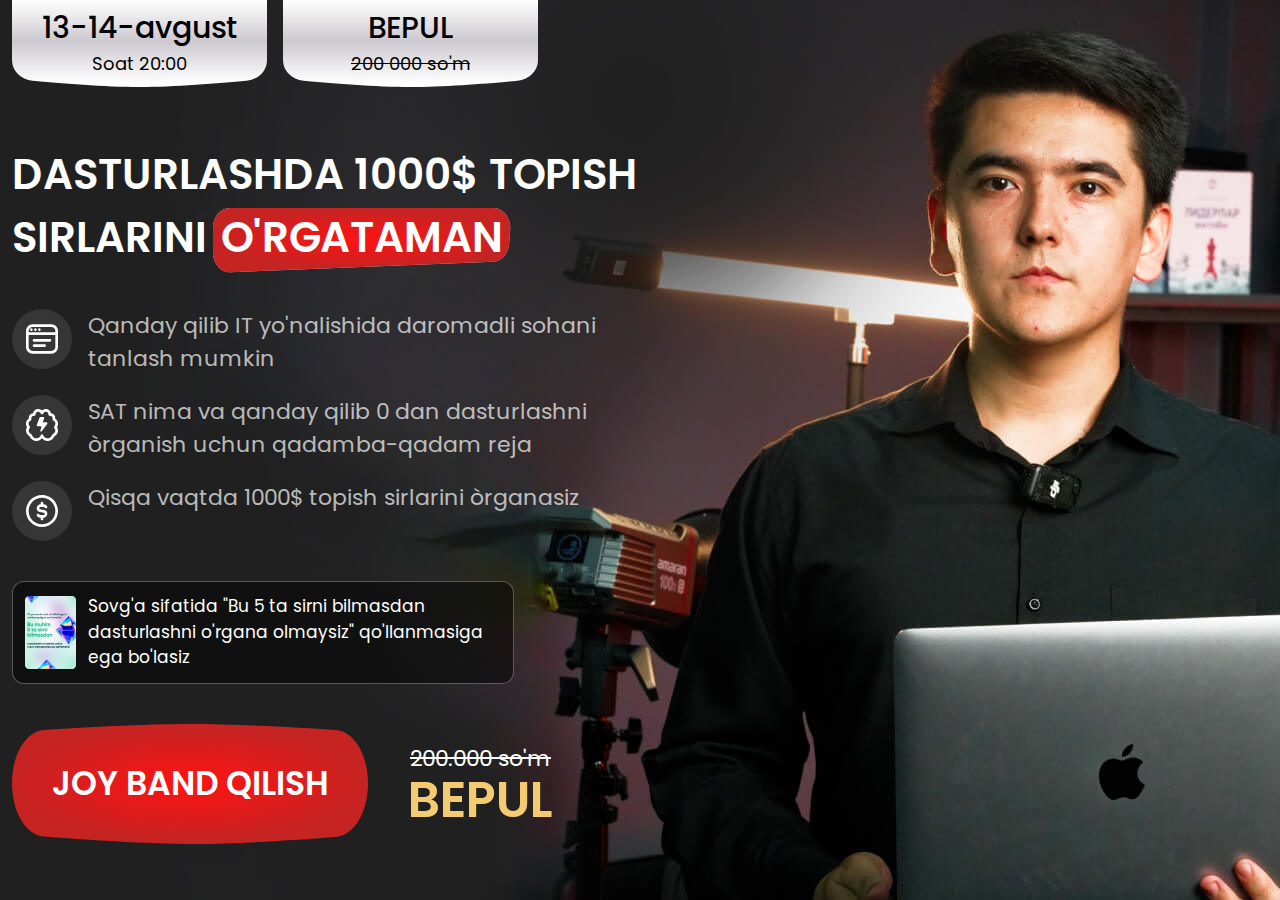
==== commit f64f2069: "initial commit" ====
--- a/public/index.html
+++ b/public/index.html
@@ -117,7 +117,7 @@
   </div>
 </div>
 
-<div class="fixed inset-0 grid place-items-center p-3 overflow-auto z-20 bg-black bg-opacity-50"
+<div class="fixed inset-0 grid place-items-center p-3 overflow-auto z-20 bg-black bg-opacity-50 hidden"
      data-modal-backdrop data-modal-close>
   <form data-form class="w-full max-w-[520px] p-5 lg:p-10 bg-white rounded-[8px] lg:rounded-[12px] relative">
     <h2 class="mb-4 lg:mb-6 text-[28px] lg:text-[28px] font-semibold">Joy band qilish</h2>
